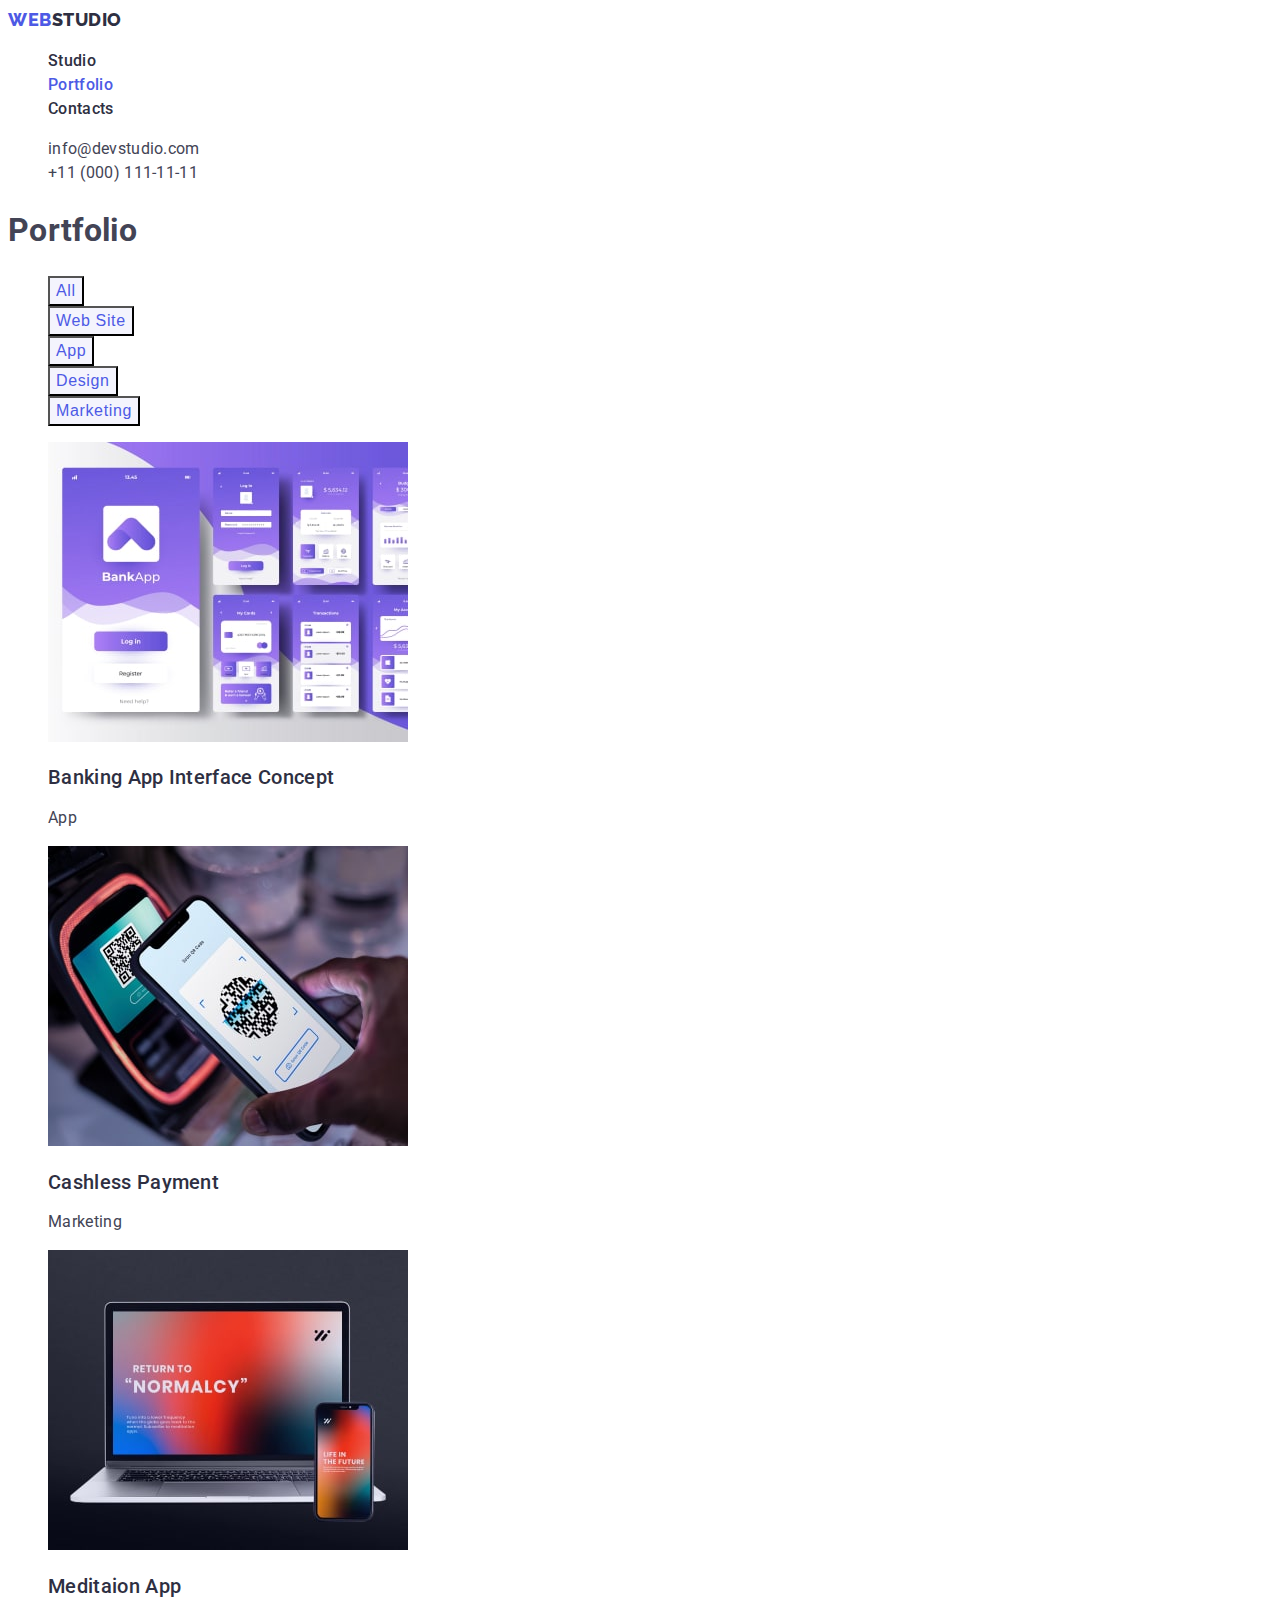
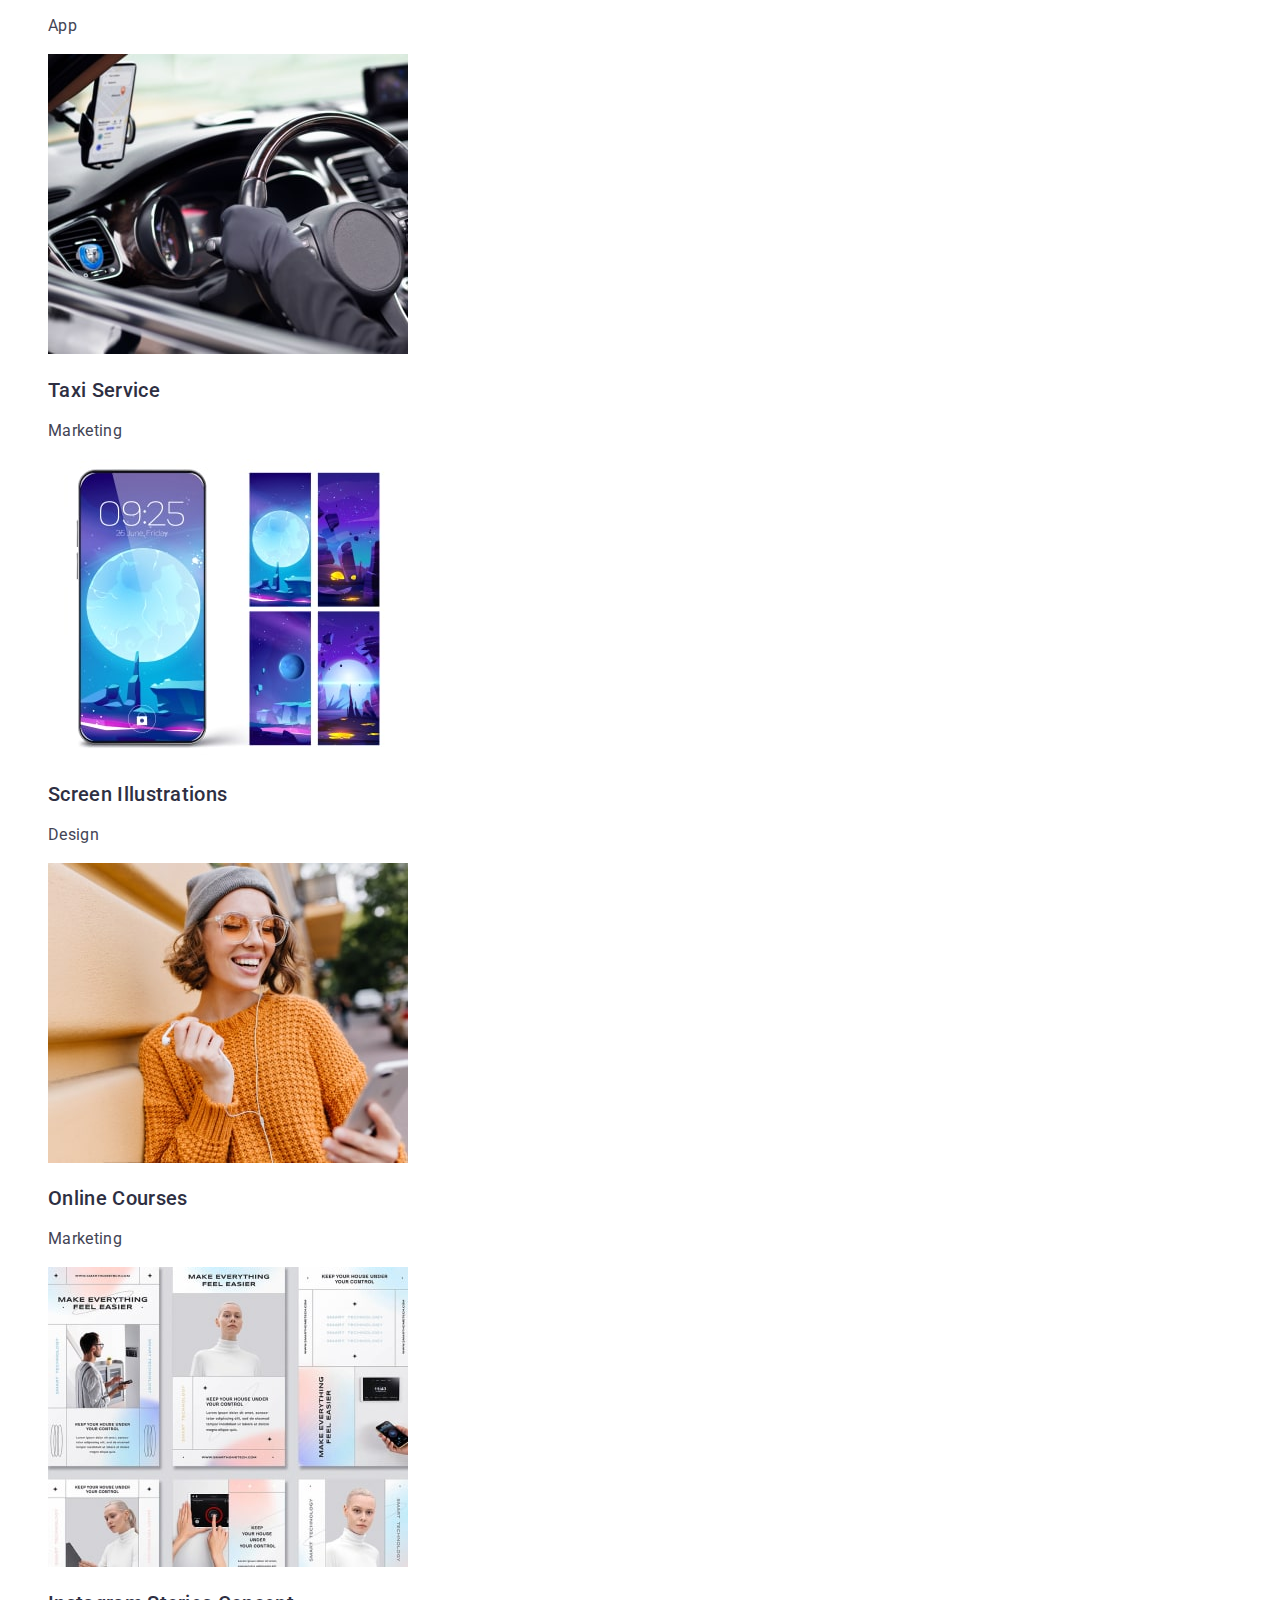
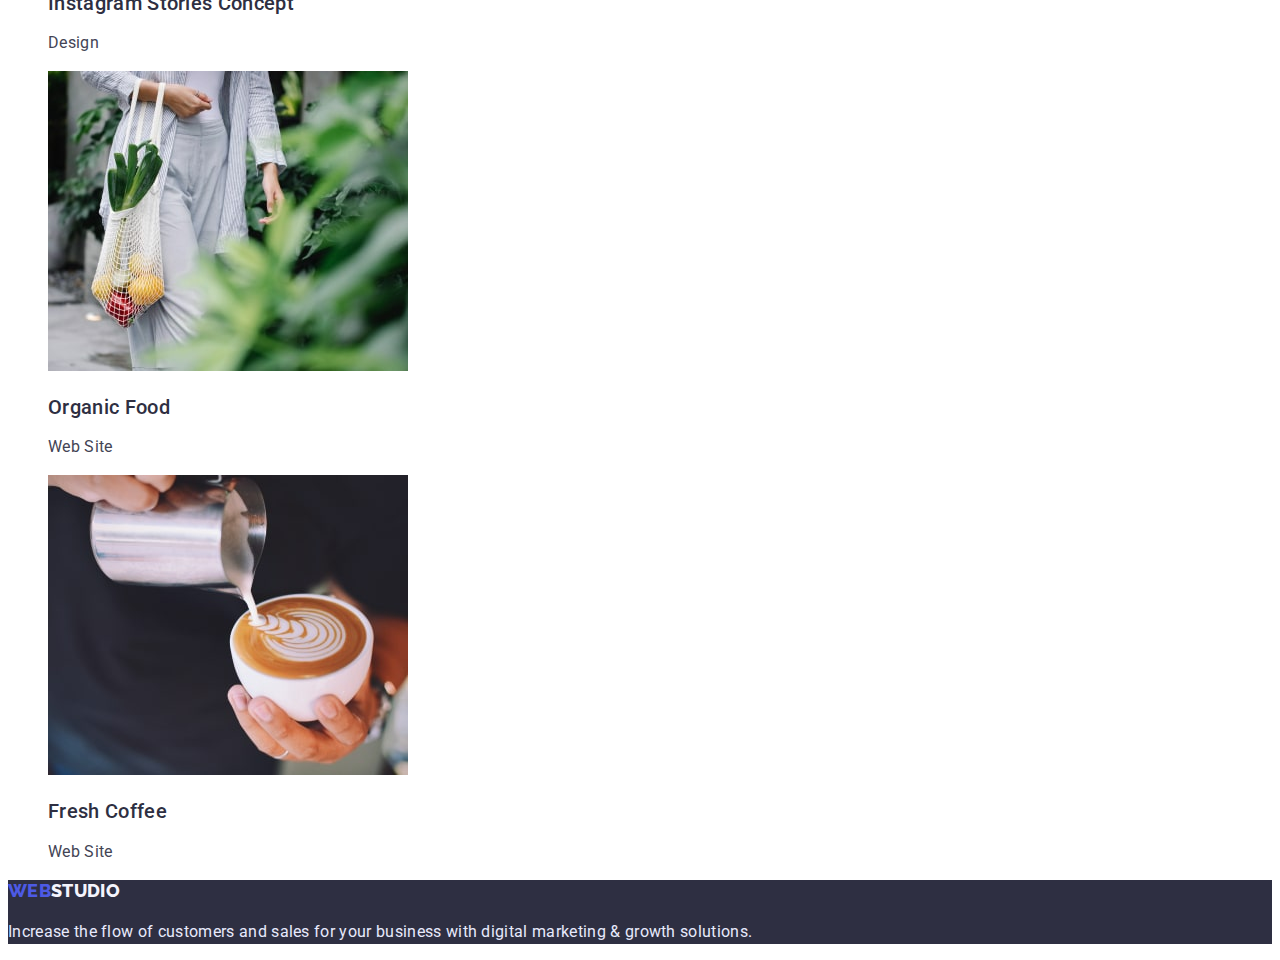
==== portfolio.html @ 63a99609 "Initial commit" ====
<!DOCTYPE html>
<html lang="en">

<head>
    <meta charset="UTF-8">
    <meta http-equiv="X-UA-Compatible" content="IE=edge">
    <meta name="viewport" content="width=device-width, initial-scale=1.0">
    <title>Portfolio</title>
    <link rel="preconnect" href="https://fonts.googleapis.com">
    <link rel="preconnect" href="https://fonts.gstatic.com" crossorigin>
    <link
        href="https://fonts.googleapis.com/css2?family=Raleway:wght@800&family=Roboto:wght@400;500;700;900&display=swap"
        rel="stylesheet">
    <link rel="stylesheet" href="./css/styles.css">
</head>

<body>
    <!-- Header -->
    <header class="header">
        <nav class="header-navigation"><a class="link header-logo" href="./index.html"><span
                    class="first-logo">Web</span><span class="second-logo">Studio</span></a>
            <ul class="list header-list">
                <li><a class="link header-link" href="./index.html">Studio</a></li>
                <li><a class="link header-link current" href="">Portfolio</a></li>
                <li><a class="link header-link" href="">Contacts</a></li>
            </ul>
        </nav>
        <address>
            <ul class="list contacts">
                <li><a class="link contacts-mail" href="mailto:info@devstudio.com">info@devstudio.com</a></li>
                <li><a class="link contacts-tel" href="tel:+110001111111">+11 (000) 111-11-11</a></li>

            </ul>
        </address>

    </header>
    <!-- /Header -->

    <main>
        <section>
            <h1>Portfolio</h1>

            <!-- Navigation filter -->
            <ul class="list filter-list">
                <li><button class="filter-btn btn-activ" type="button">All</button></li>
                <li><button class="filter-btn" type="button">Web Site</button></li>
                <li><button class="filter-btn" type="button">App</button></li>
                <li><button class="filter-btn" type="button">Design</button></li>
                <li><button class="filter-btn" type="button">Marketing</button></li>
            </ul>
            <!-- /Navigation filter -->

            <!-- Portfolio -->


            <ul class="list">
                <li>
                    <a class="link " href="">
                        <img src="./images/portfolio1.jpg" alt="Banking App Interface " width="360" height="300">
                        <h2 class="title-list">Banking App Interface Concept</h2>
                        <p class="text-list">App</p>
                    </a>
                </li>
                <li>
                    <a class="link " href="">
                        <img src="./images/portfolio2.jpg" alt="Cashless Payment" width="360" height="300">
                        <h2 class="title-list">Cashless Payment</h2>
                        <p class="text-list">Marketing</p>
                    </a>
                </li>
                <li>
                    <a class="link " href="">
                        <img src="./images/portfolio3.jpg" alt="Meditaion App" width="360" height="300">
                        <h2 class="title-list">Meditaion App</h2>
                        <p class="text-list">App</p>
                    </a>
                </li>
                <li>
                    <a class="link " href="">
                        <img src="./images/portfolio4.jpg" alt="Taxi Service" width="360" height="300">
                        <h2 class="title-list">Taxi Service</h2>
                        <p class="text-list">Marketing</p>
                    </a>
                </li>
                <li>
                    <a class="link " href="">
                        <img src="./images/portfolio5.jpg" alt="Screen Illustrations" width="360" height="300">
                        <h2 class="title-list">Screen Illustrations</h2>
                        <p class="text-list">Design</p>
                    </a>
                </li>
                <li>
                    <a class="link " href="">
                        <img src="./images/portfolio6.jpg" alt="Online Courses" width="360" height="300">
                        <h2 class="title-list">Online Courses</h2>
                        <p class="text-list">Marketing</p>
                    </a>
                </li>
                <li>
                    <a class="link " href="">
                        <img src="./images/portfolio7.jpg" alt="Instagram Stories Concept" width="360" height="300">
                        <h2 class="title-list">Instagram Stories Concept</h2>
                        <p class="text-list">Design</p>
                    </a>
                </li>
                <li>
                    <a class="link " href="">
                        <img src="./images/portfolio8.jpg" alt="Organic Food" width="360" height="300">
                        <h2 class="title-list">Organic Food</h2>
                        <p class="text-list">Web Site</p>
                    </a>
                </li>
                <li>
                    <a class="link " href="">
                        <img src="./images/portfolio9.jpg" alt="Fresh Coffee" width="360" height="300">
                        <h2 class="title-list">Fresh Coffee</h2>
                        <p class="text-list">Web Site</p>
                    </a>
                </li>
            </ul>

        </section>

    </main>

    <!-- footer -->
    <footer class="footer">
        <a class="link footer-link" href="./index.html"><span class="first-logo">Web</span>Studio</a>
        <p class="footer-text">Increase the flow of customers and sales for your business with digital marketing &
            growth solutions.</p>
    </footer>
    <!-- /footer -->

</body>

</html>
---- css/styles.css ----
:root {
    --primery-text-color: #434455;
    --title-text-color: #2E2F42;
    --accent-color: #4D5AE5;
}

body {
    font-family: 'Roboto', sans-serif;
    font-size: 16px;
    line-height: 1.5;
    letter-spacing: 0.02em;
    background-color: #ffffff;
    color: var(--primery-text-color);
}

/* Сброс */
.list {
    list-style: none;
}

.link {
    text-decoration: none;
    font-style: normal;
}

/* Header */


.header-logo {
    text-transform: uppercase;
    font-family: 'Raleway';
    font-weight: 800;
    font-size: 18px;
    line-height: 1.3;
    letter-spacing: 0.03em;
}

.header-navigation {
    color: var(--title-text-color);
    font-weight: 500;
}



.second-logo {
    color: var(--title-text-color);
}



.contacts-mail,
.contacts-tel {
    color: var(--primery-text-color);
}

.header-logo:hover,
.header-logo:focus,
.header-link:hover,
.header-link:focus,
.contacts-mail:hover,
.contacts-mail:focus,
.contacts-tel:hover,
.contacts-tel:focus {
    color: #404BBF;
}

.header-link {
    font-weight: 500;
    color: var(--title-text-color)
}

.first-logo,
.current {
    color: var(--accent-color);
}

/* HERO*/
.hero {
    background-color: #2E2F42;

}

.hero-title {
    font-weight: 700;
    font-size: 56px;
    line-height: 1.08;
    text-align: center;
    color: #ffffff;

}

.hero-btn {
    cursor: pointer;
    font-family: inherit;
    font-size: 16px;
    line-height: 1.5;
    font-weight: 500;
    align-items: center;
    letter-spacing: 0.04em;
    background-color: var(--accent-color);
    color: #ffffff;

}

.hero-btn:hover,
.hero-btn:focus,
.filter-btn:hover,
.filter-btn:focus,
{
background-color: #404BBF;
}

/* Advantages */

.section-title {
    color: var(--title-text-color);
    font-weight: 700;
    font-size: 36px;
    line-height: 1.1;
    text-align: center;
    text-transform: capitalize;
}


.visually-hidden {
    position: absolute;
    width: 1px;
    height: 1px;
    margin: -1px;
    border: 0;
    padding: 0;
    white-space: nowrap;
    clip-path: inset(100%);
    clip: rect(0 0 0 0);
    overflow: hidden;
}

.title-list {
    font-weight: 500;
    font-size: 20px;
    line-height: 1.2;
    color: var(--title-text-color);
}

.text-list {
    color: var(--primery-text-color);
}

/*  Our Team*/
.team {
    background-color: #F4F4FD;
}

.bgr-color {
    background-color: #ffffff;
}

/* footer */
.footer {
    background-color: #2E2F42;
}

.footer-link {
    font-family: 'Raleway';
    font-weight: 800;
    font-size: 18px;
    line-height: 1.16;
    color: #F4F4FD;
    text-transform: uppercase;
}

.footer-text {
    color: #E7E9FC;
}

/* Navigation filter */


.filter-btn {
    cursor: pointer;
    font-weight: 500;
    font-size: 16px;
    line-height: 1.5;
    display: flex;
    align-items: center;
    text-align: center;
    letter-spacing: 0.04em;
    color: #4D5AE5;
    background: #F4F4FD;

}

.filter-btn:hover,
.filter-btn:focus {
    color: #ffffff;
    background-color: #404BBF;
}
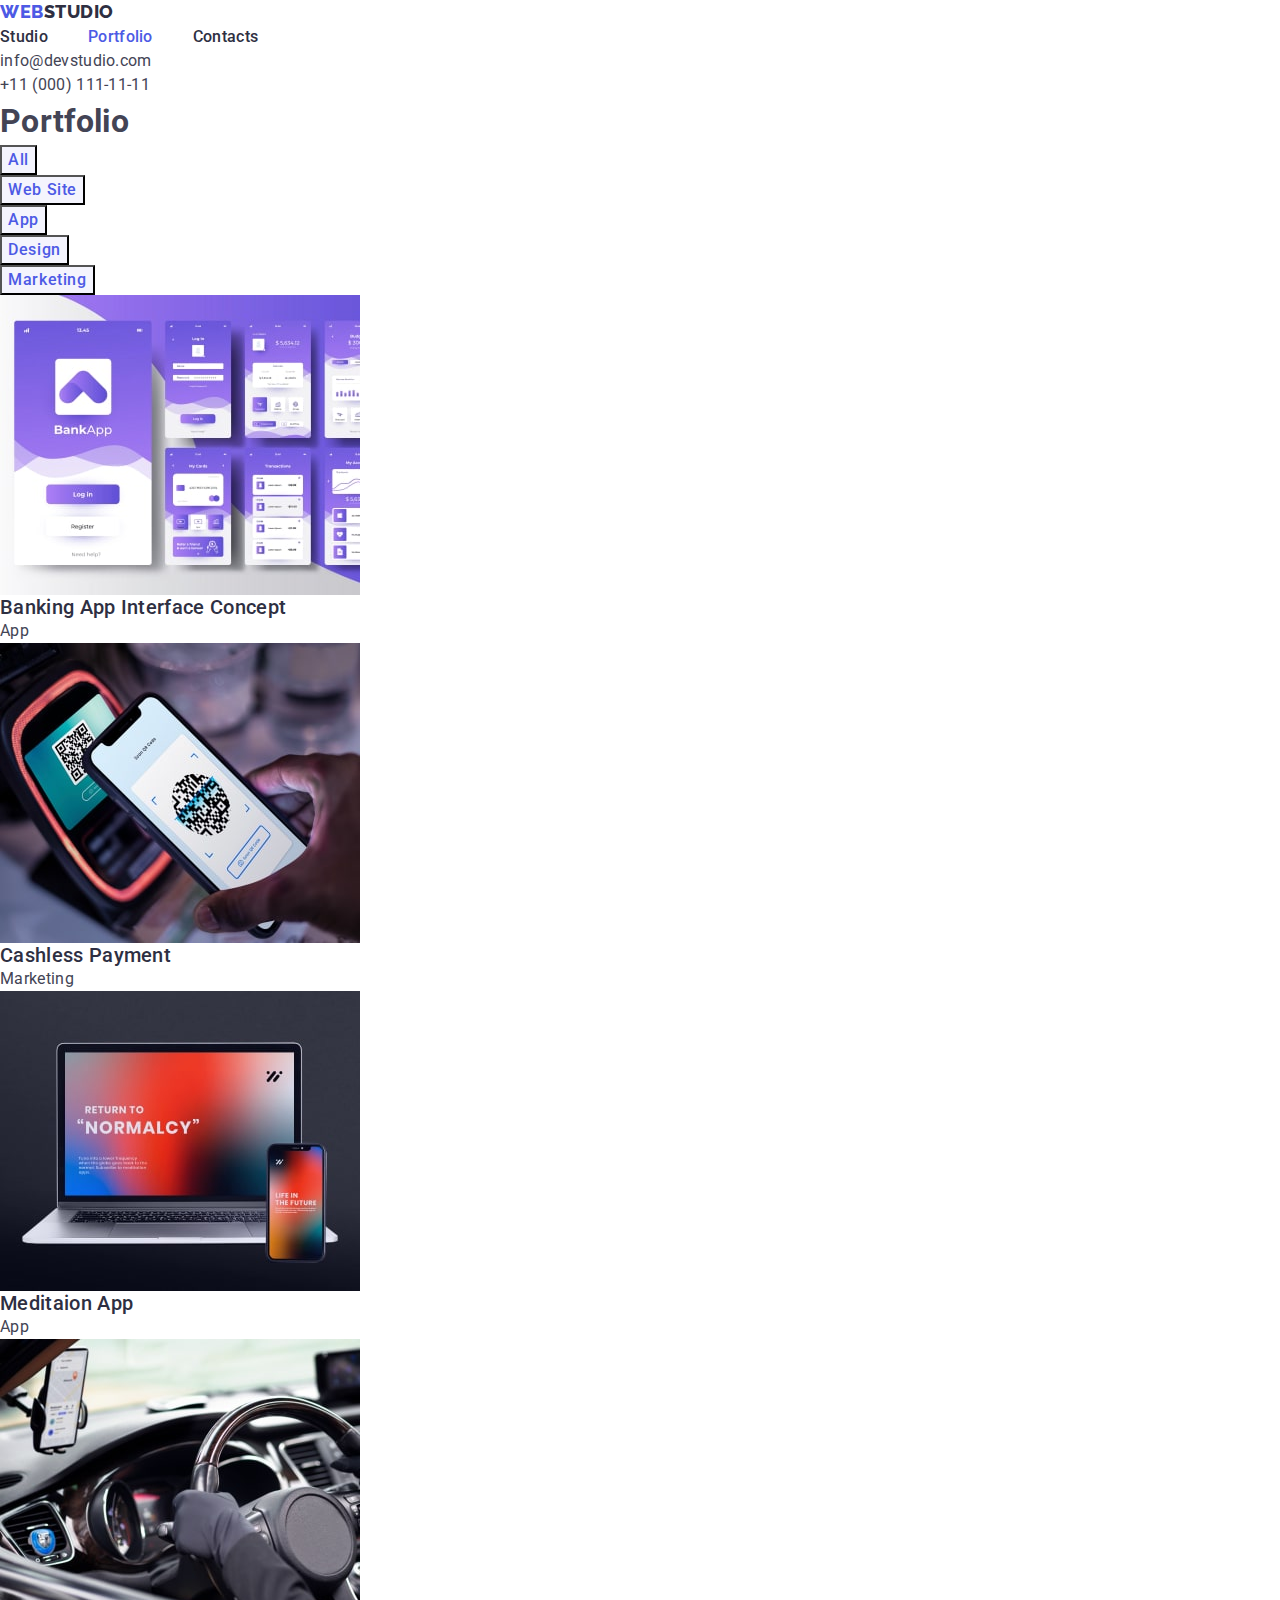
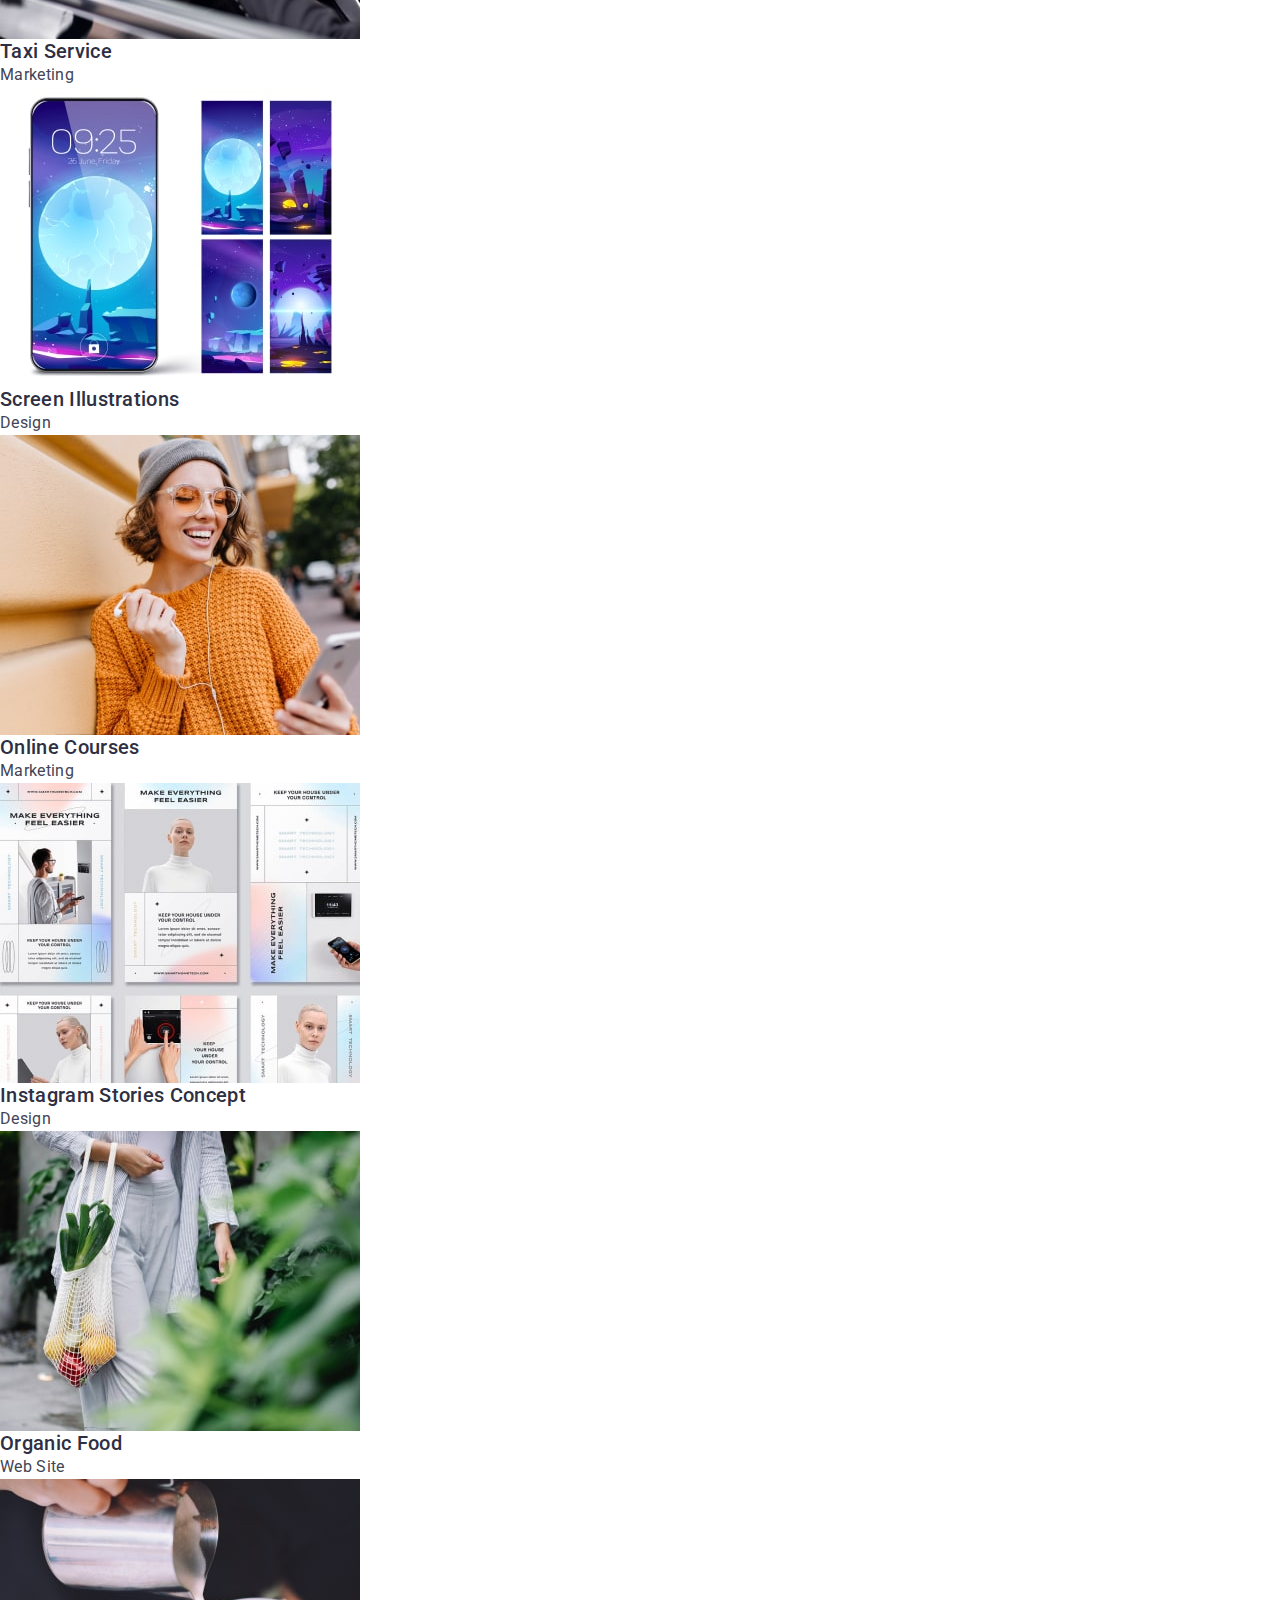
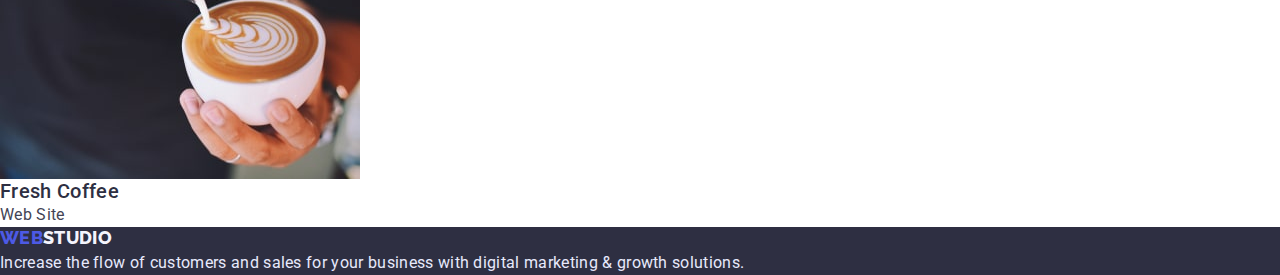
==== commit 536a2cd0: "third hw" ====
--- a/portfolio.html
+++ b/portfolio.html
@@ -11,6 +11,8 @@
     <link
         href="https://fonts.googleapis.com/css2?family=Raleway:wght@800&family=Roboto:wght@400;500;700;900&display=swap"
         rel="stylesheet">
+        <link rel="stylesheet"
+        href="https://cdnjs.cloudflare.com/ajax/libs/modern-normalize/1.1.0/modern-normalize.min.css">
     <link rel="stylesheet" href="./css/styles.css">
 </head>
 
--- a/css/styles.css
+++ b/css/styles.css
@@ -14,6 +14,24 @@
 }
 
 /* Сброс */
+
+h1,
+h2,
+h3,
+h4,
+p,
+ul
+ {
+    margin-top: 0;
+    margin-bottom: 0;
+}
+ul {
+padding-left: 0;
+}
+img {
+    display: block;
+}
+
 .list {
     list-style: none;
 }
@@ -64,10 +82,19 @@
     color: #404BBF;
 }
 
+.header-list {
+    display: flex;
+    gap: 40px;
+
+}
+
 .header-link {
     font-weight: 500;
-    color: var(--title-text-color)
-}
+    color: var(--title-text-color);
+    
+}
+
+
 
 .first-logo,
 .current {
@@ -105,9 +132,8 @@
 .hero-btn:hover,
 .hero-btn:focus,
 .filter-btn:hover,
-.filter-btn:focus,
-{
-background-color: #404BBF;
+.filter-btn:focus {
+    background-color: #404BBF;
 }
 
 /* Advantages */
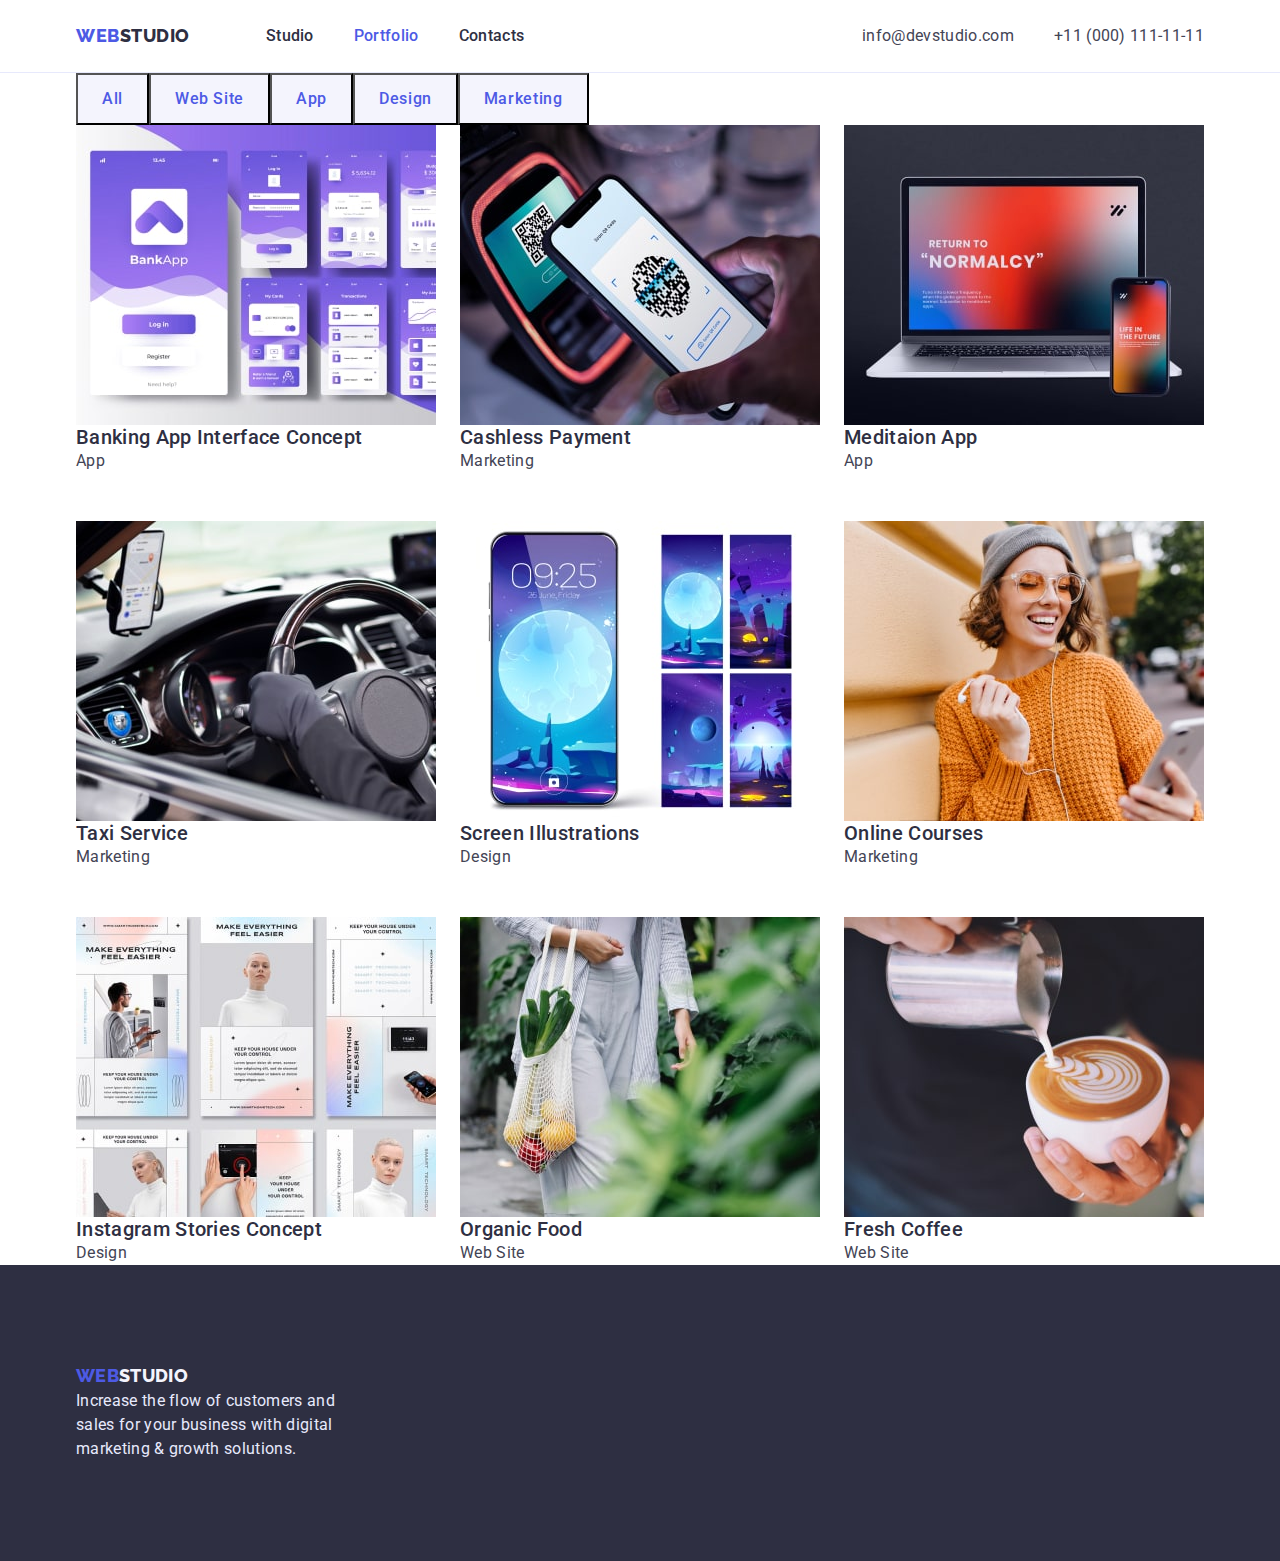
==== commit c1ae294a: "unfinished third hw" ====
--- a/portfolio.html
+++ b/portfolio.html
@@ -19,6 +19,7 @@
 <body>
     <!-- Header -->
     <header class="header">
+        <div class="conteiner page-headrer-conteiner">
         <nav class="header-navigation"><a class="link header-logo" href="./index.html"><span
                     class="first-logo">Web</span><span class="second-logo">Studio</span></a>
             <ul class="list header-list">
@@ -28,19 +29,20 @@
             </ul>
         </nav>
         <address>
-            <ul class="list contacts">
+            <ul class="list contacts page-address-conteiner">
                 <li><a class="link contacts-mail" href="mailto:info@devstudio.com">info@devstudio.com</a></li>
                 <li><a class="link contacts-tel" href="tel:+110001111111">+11 (000) 111-11-11</a></li>
 
             </ul>
         </address>
-
+    </div>
     </header>
     <!-- /Header -->
 
     <main>
         <section>
-            <h1>Portfolio</h1>
+            <div class="conteiner">
+            <h1 class="visually-hidden">Portfolio</h1>
 
             <!-- Navigation filter -->
             <ul class="list filter-list">
@@ -50,12 +52,13 @@
                 <li><button class="filter-btn" type="button">Design</button></li>
                 <li><button class="filter-btn" type="button">Marketing</button></li>
             </ul>
+           
             <!-- /Navigation filter -->
 
             <!-- Portfolio -->
 
-
-            <ul class="list">
+            
+            <ul class="list cards-wrapper">
                 <li>
                     <a class="link " href="">
                         <img src="./images/portfolio1.jpg" alt="Banking App Interface " width="360" height="300">
@@ -120,16 +123,18 @@
                     </a>
                 </li>
             </ul>
-
+        </div>
         </section>
 
     </main>
 
     <!-- footer -->
     <footer class="footer">
+        <div class="conteiner">
         <a class="link footer-link" href="./index.html"><span class="first-logo">Web</span>Studio</a>
         <p class="footer-text">Increase the flow of customers and sales for your business with digital marketing &
             growth solutions.</p>
+        </div>
     </footer>
     <!-- /footer -->
 
--- a/css/styles.css
+++ b/css/styles.css
@@ -13,23 +13,37 @@
     color: var(--primery-text-color);
 }
 
-/* Сброс */
+.conteiner {
+    max-width: 1158px;
+    padding: 0 15px;
+    margin: 0 auto;
+}
+
+.section {
+    padding-top: 120px;
+    padding-bottom: 120px;
+}
+
+/* -----------------Сброс--------------- */
 
 h1,
 h2,
 h3,
 h4,
 p,
-ul
- {
+ul {
     margin-top: 0;
     margin-bottom: 0;
 }
+
 ul {
-padding-left: 0;
-}
+    padding-left: 0;
+}
+
 img {
     display: block;
+    max-width: 100%;
+    height: auto;
 }
 
 .list {
@@ -41,7 +55,24 @@
     font-style: normal;
 }
 
-/* Header */
+.img {
+    display: block;
+    max-width: 100%;
+    height: auto;
+}
+
+/* ------------------Header------------------ */
+.header {
+    padding-top: 24px;
+    padding-bottom: 24px;
+    border-bottom: 1px solid #E7E9FC;
+}
+
+.page-headrer-conteiner {
+    display: flex;
+    align-items: center;
+    justify-content: space-between;
+}
 
 
 .header-logo {
@@ -51,11 +82,15 @@
     font-size: 18px;
     line-height: 1.3;
     letter-spacing: 0.03em;
+    /* margin: 24px 76px 24px auto; */
+    margin-right: 76px;
 }
 
 .header-navigation {
     color: var(--title-text-color);
     font-weight: 500;
+
+    display: flex;
 }
 
 
@@ -64,6 +99,12 @@
     color: var(--title-text-color);
 }
 
+.page-address-conteiner {
+    display: flex;
+    align-items: center;
+    gap: 40px;
+
+}
 
 
 .contacts-mail,
@@ -85,13 +126,14 @@
 .header-list {
     display: flex;
     gap: 40px;
+    align-items: center;
 
 }
 
 .header-link {
     font-weight: 500;
     color: var(--title-text-color);
-    
+
 }
 
 
@@ -101,9 +143,12 @@
     color: var(--accent-color);
 }
 
-/* HERO*/
+/* -----------------Hero--------------- */
 .hero {
     background-color: #2E2F42;
+
+
+
 
 }
 
@@ -114,6 +159,10 @@
     text-align: center;
     color: #ffffff;
 
+
+
+    margin-bottom: 48px;
+
 }
 
 .hero-btn {
@@ -126,7 +175,14 @@
     letter-spacing: 0.04em;
     background-color: var(--accent-color);
     color: #ffffff;
-
+    box-shadow: 0px 4px 4px rgba(0, 0, 0, 0.15);
+    border-radius: 4px;
+
+    display: flex;
+    flex-direction: row;
+    align-items: flex-start;
+    padding: 16px 32px;
+    gap: 10px;
 }
 
 .hero-btn:hover,
@@ -136,7 +192,8 @@
     background-color: #404BBF;
 }
 
-/* Advantages */
+/* --------------------Advantages ---------------------*/
+
 
 .section-title {
     color: var(--title-text-color);
@@ -145,6 +202,10 @@
     line-height: 1.1;
     text-align: center;
     text-transform: capitalize;
+}
+
+.section-list {
+    display: flex;
 }
 
 
@@ -172,7 +233,7 @@
     color: var(--primery-text-color);
 }
 
-/*  Our Team*/
+/*-----------------Our Team-------------------*/
 .team {
     background-color: #F4F4FD;
 }
@@ -184,6 +245,10 @@
 /* footer */
 .footer {
     background-color: #2E2F42;
+    align-items: center;
+    padding-top: 100px;
+    padding-bottom: 100px;
+    align-content: flex-start;
 }
 
 .footer-link {
@@ -193,13 +258,20 @@
     line-height: 1.16;
     color: #F4F4FD;
     text-transform: uppercase;
+    margin-bottom: 16px;
+
 }
 
 .footer-text {
     color: #E7E9FC;
-}
-
-/* Navigation filter */
+    width: 264px;
+}
+
+/* ----------------Navigation filter----------------- */
+
+.filter-list {
+    display: flex;
+}
 
 
 .filter-btn {
@@ -213,6 +285,7 @@
     letter-spacing: 0.04em;
     color: #4D5AE5;
     background: #F4F4FD;
+    padding: 12px 24px;
 
 }
 
@@ -220,4 +293,11 @@
 .filter-btn:focus {
     color: #ffffff;
     background-color: #404BBF;
+}
+
+.cards-wrapper {
+    display: flex;
+    flex-wrap: wrap;
+    gap: 48px;
+    column-gap: 24px;
 }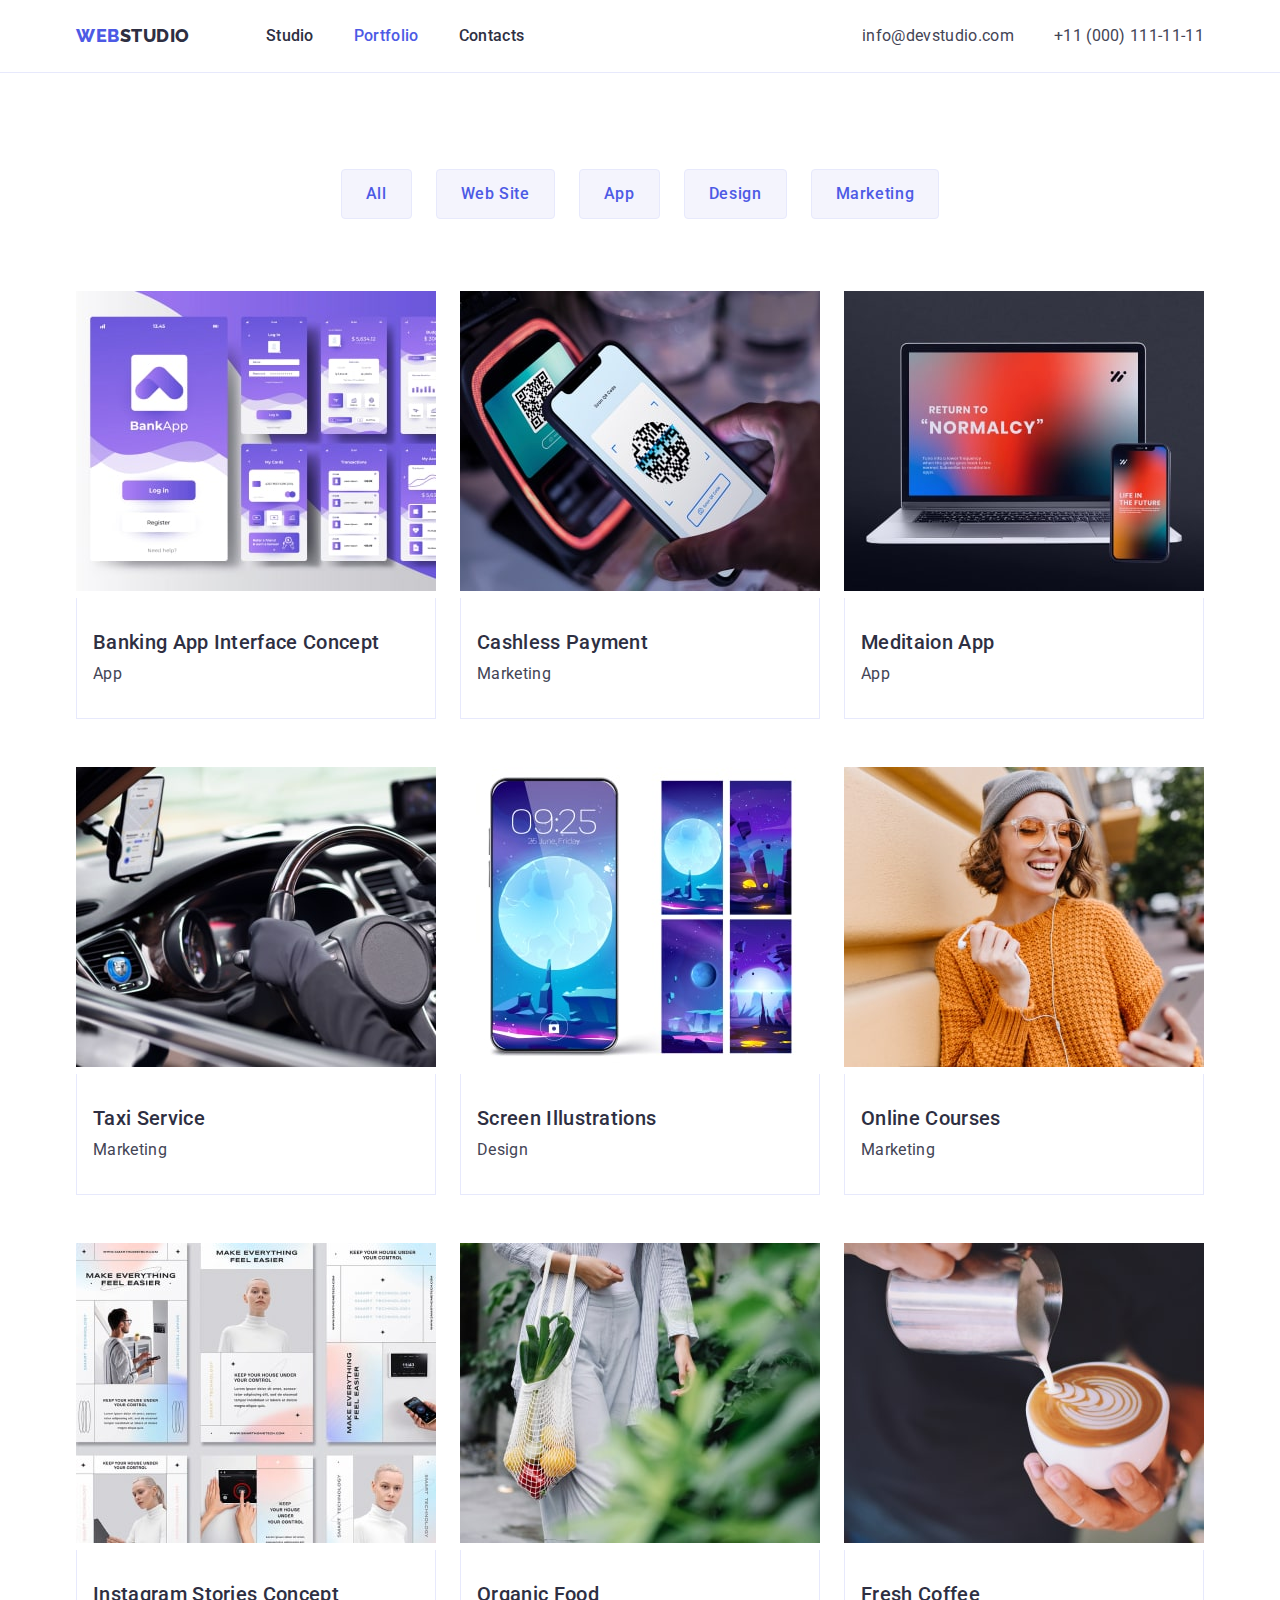
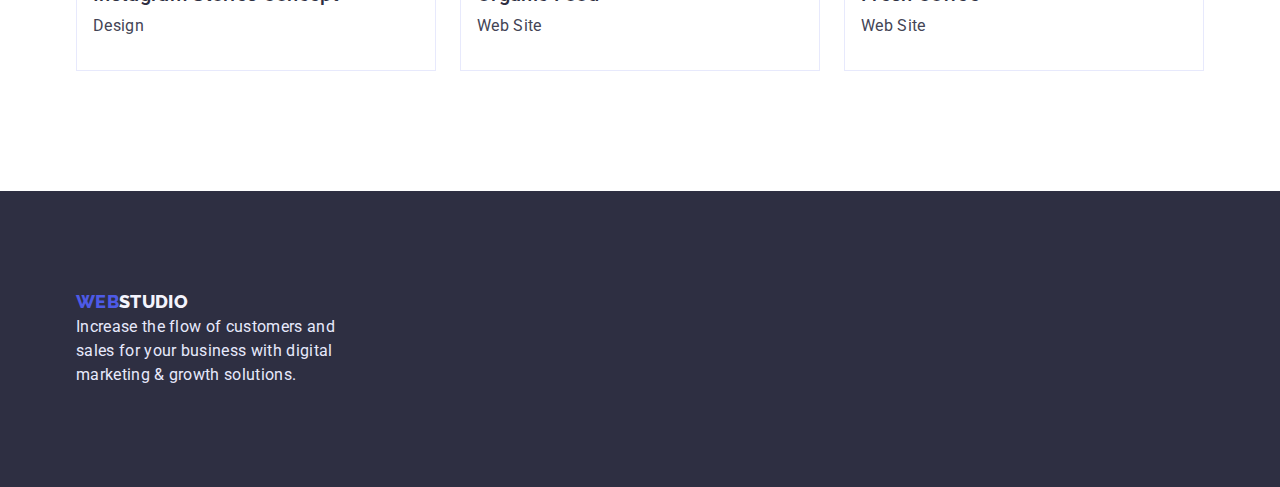
==== commit f588e96d: "surrender HW first try" ====
--- a/portfolio.html
+++ b/portfolio.html
@@ -11,7 +11,7 @@
     <link
         href="https://fonts.googleapis.com/css2?family=Raleway:wght@800&family=Roboto:wght@400;500;700;900&display=swap"
         rel="stylesheet">
-        <link rel="stylesheet"
+    <link rel="stylesheet"
         href="https://cdnjs.cloudflare.com/ajax/libs/modern-normalize/1.1.0/modern-normalize.min.css">
     <link rel="stylesheet" href="./css/styles.css">
 </head>
@@ -20,110 +20,128 @@
     <!-- Header -->
     <header class="header">
         <div class="conteiner page-headrer-conteiner">
-        <nav class="header-navigation"><a class="link header-logo" href="./index.html"><span
-                    class="first-logo">Web</span><span class="second-logo">Studio</span></a>
-            <ul class="list header-list">
-                <li><a class="link header-link" href="./index.html">Studio</a></li>
-                <li><a class="link header-link current" href="">Portfolio</a></li>
-                <li><a class="link header-link" href="">Contacts</a></li>
-            </ul>
-        </nav>
-        <address>
-            <ul class="list contacts page-address-conteiner">
-                <li><a class="link contacts-mail" href="mailto:info@devstudio.com">info@devstudio.com</a></li>
-                <li><a class="link contacts-tel" href="tel:+110001111111">+11 (000) 111-11-11</a></li>
+            <nav class="header-navigation"><a class="link header-logo" href="./index.html"><span
+                        class="first-logo">Web</span><span class="second-logo">Studio</span></a>
+                <ul class="list header-list">
+                    <li><a class="link header-link" href="./index.html">Studio</a></li>
+                    <li><a class="link header-link current" href="">Portfolio</a></li>
+                    <li><a class="link header-link" href="">Contacts</a></li>
+                </ul>
+            </nav>
+            <address>
+                <ul class="list contacts page-address-conteiner">
+                    <li><a class="link contacts-mail" href="mailto:info@devstudio.com">info@devstudio.com</a></li>
+                    <li><a class="link contacts-tel" href="tel:+110001111111">+11 (000) 111-11-11</a></li>
 
-            </ul>
-        </address>
-    </div>
+                </ul>
+            </address>
+        </div>
     </header>
     <!-- /Header -->
 
     <main>
         <section>
             <div class="conteiner">
-            <h1 class="visually-hidden">Portfolio</h1>
+                <h1 class="visually-hidden">Portfolio</h1>
 
-            <!-- Navigation filter -->
-            <ul class="list filter-list">
-                <li><button class="filter-btn btn-activ" type="button">All</button></li>
-                <li><button class="filter-btn" type="button">Web Site</button></li>
-                <li><button class="filter-btn" type="button">App</button></li>
-                <li><button class="filter-btn" type="button">Design</button></li>
-                <li><button class="filter-btn" type="button">Marketing</button></li>
-            </ul>
-           
-            <!-- /Navigation filter -->
+                <!-- Navigation filter -->
+                <ul class="list filter-list">
+                    <li><button class="filter-btn btn-activ" type="button">All</button></li>
+                    <li><button class="filter-btn" type="button">Web Site</button></li>
+                    <li><button class="filter-btn" type="button">App</button></li>
+                    <li><button class="filter-btn" type="button">Design</button></li>
+                    <li><button class="filter-btn" type="button">Marketing</button></li>
+                </ul>
 
-            <!-- Portfolio -->
+                <!-- /Navigation filter -->
 
-            
-            <ul class="list cards-wrapper">
-                <li>
-                    <a class="link " href="">
-                        <img src="./images/portfolio1.jpg" alt="Banking App Interface " width="360" height="300">
-                        <h2 class="title-list">Banking App Interface Concept</h2>
-                        <p class="text-list">App</p>
-                    </a>
-                </li>
-                <li>
-                    <a class="link " href="">
-                        <img src="./images/portfolio2.jpg" alt="Cashless Payment" width="360" height="300">
-                        <h2 class="title-list">Cashless Payment</h2>
-                        <p class="text-list">Marketing</p>
-                    </a>
-                </li>
-                <li>
-                    <a class="link " href="">
-                        <img src="./images/portfolio3.jpg" alt="Meditaion App" width="360" height="300">
-                        <h2 class="title-list">Meditaion App</h2>
-                        <p class="text-list">App</p>
-                    </a>
-                </li>
-                <li>
-                    <a class="link " href="">
-                        <img src="./images/portfolio4.jpg" alt="Taxi Service" width="360" height="300">
-                        <h2 class="title-list">Taxi Service</h2>
-                        <p class="text-list">Marketing</p>
-                    </a>
-                </li>
-                <li>
-                    <a class="link " href="">
-                        <img src="./images/portfolio5.jpg" alt="Screen Illustrations" width="360" height="300">
-                        <h2 class="title-list">Screen Illustrations</h2>
-                        <p class="text-list">Design</p>
-                    </a>
-                </li>
-                <li>
-                    <a class="link " href="">
-                        <img src="./images/portfolio6.jpg" alt="Online Courses" width="360" height="300">
-                        <h2 class="title-list">Online Courses</h2>
-                        <p class="text-list">Marketing</p>
-                    </a>
-                </li>
-                <li>
-                    <a class="link " href="">
-                        <img src="./images/portfolio7.jpg" alt="Instagram Stories Concept" width="360" height="300">
-                        <h2 class="title-list">Instagram Stories Concept</h2>
-                        <p class="text-list">Design</p>
-                    </a>
-                </li>
-                <li>
-                    <a class="link " href="">
-                        <img src="./images/portfolio8.jpg" alt="Organic Food" width="360" height="300">
-                        <h2 class="title-list">Organic Food</h2>
-                        <p class="text-list">Web Site</p>
-                    </a>
-                </li>
-                <li>
-                    <a class="link " href="">
-                        <img src="./images/portfolio9.jpg" alt="Fresh Coffee" width="360" height="300">
-                        <h2 class="title-list">Fresh Coffee</h2>
-                        <p class="text-list">Web Site</p>
-                    </a>
-                </li>
-            </ul>
-        </div>
+                <!-- Portfolio -->
+
+
+                <ul class="list cards-wrapper">
+                    <li>
+                        <a class="link " href="">
+                            <img src="./images/portfolio1.jpg" alt="Banking App Interface " width="360" height="300">
+                            <div class="border">
+                                <h2 class="title-list">Banking App Interface Concept</h2>
+                                <p class="text-list">App</p>
+                            </div>
+                        </a>
+                    </li>
+                    <li>
+                        <a class="link " href="">
+                            <img src="./images/portfolio2.jpg" alt="Cashless Payment" width="360" height="300">
+                            <div class="border">
+                                <h2 class="title-list">Cashless Payment</h2>
+                                <p class="text-list">Marketing</p>
+                            </div>
+                        </a>
+                    </li>
+                    <li>
+                        <a class="link " href="">
+                            <img src="./images/portfolio3.jpg" alt="Meditaion App" width="360" height="300">
+                            <div class="border">
+                                <h2 class="title-list">Meditaion App</h2>
+                                <p class="text-list">App</p>
+                            </div>
+                        </a>
+                    </li>
+                    <li>
+                        <a class="link " href="">
+                            <img src="./images/portfolio4.jpg" alt="Taxi Service" width="360" height="300">
+                            <div class="border">
+                                <h2 class="title-list">Taxi Service</h2>
+                                <p class="text-list">Marketing</p>
+                            </div>
+                        </a>
+                    </li>
+                    <li>
+                        <a class="link " href="">
+                            <img src="./images/portfolio5.jpg" alt="Screen Illustrations" width="360" height="300">
+                            <div class="border">
+                                <h2 class="title-list">Screen Illustrations</h2>
+                                <p class="text-list">Design</p>
+                            </div>
+                        </a>
+                    </li>
+                    <li>
+                        <a class="link " href="">
+                            <img src="./images/portfolio6.jpg" alt="Online Courses" width="360" height="300">
+                            <div class="border">
+                                <h2 class="title-list">Online Courses</h2>
+                                <p class="text-list">Marketing</p>
+                            </div>
+                        </a>
+                    </li>
+                    <li>
+                        <a class="link " href="">
+                            <img src="./images/portfolio7.jpg" alt="Instagram Stories Concept" width="360" height="300">
+                            <div class="border">
+                                <h2 class="title-list">Instagram Stories Concept</h2>
+                                <p class="text-list">Design</p>
+                            </div>
+                        </a>
+                    </li>
+                    <li>
+                        <a class="link " href="">
+                            <img src="./images/portfolio8.jpg" alt="Organic Food" width="360" height="300">
+                            <div class="border">
+                                <h2 class="title-list">Organic Food</h2>
+                                <p class="text-list">Web Site</p>
+                            </div>
+                        </a>
+                    </li>
+                    <li>
+                        <a class="link " href="">
+                            <img src="./images/portfolio9.jpg" alt="Fresh Coffee" width="360" height="300">
+                            <div class="border">
+                                <h2 class="title-list">Fresh Coffee</h2>
+                                <p class="text-list">Web Site</p>
+                            </div>
+                        </a>
+                    </li>
+                </ul>
+            </div>
         </section>
 
     </main>
@@ -131,9 +149,9 @@
     <!-- footer -->
     <footer class="footer">
         <div class="conteiner">
-        <a class="link footer-link" href="./index.html"><span class="first-logo">Web</span>Studio</a>
-        <p class="footer-text">Increase the flow of customers and sales for your business with digital marketing &
-            growth solutions.</p>
+            <a class="link footer-link" href="./index.html"><span class="first-logo">Web</span>Studio</a>
+            <p class="footer-text">Increase the flow of customers and sales for your business with digital marketing &
+                growth solutions.</p>
         </div>
     </footer>
     <!-- /footer -->
--- a/css/styles.css
+++ b/css/styles.css
@@ -22,7 +22,9 @@
 .section {
     padding-top: 120px;
     padding-bottom: 120px;
-}
+
+}
+
 
 /* -----------------Сброс--------------- */
 
@@ -40,28 +42,24 @@
     padding-left: 0;
 }
 
-img {
-    display: block;
-    max-width: 100%;
-    height: auto;
-}
-
-.list {
-    list-style: none;
-}
-
-.link {
-    text-decoration: none;
-    font-style: normal;
-}
-
 .img {
     display: block;
     max-width: 100%;
     height: auto;
 }
 
-/* ------------------Header------------------ */
+.list {
+    list-style: none;
+}
+
+.link {
+    text-decoration: none;
+    font-style: normal;
+}
+
+
+
+/*------------------Header------------------ */
 .header {
     padding-top: 24px;
     padding-bottom: 24px;
@@ -145,24 +143,29 @@
 
 /* -----------------Hero--------------- */
 .hero {
+    Height: 600px;
     background-color: #2E2F42;
-
+    text-align: center;
 
 
 
 }
 
 .hero-title {
+    display: flex;
     font-weight: 700;
     font-size: 56px;
     line-height: 1.08;
     text-align: center;
     color: #ffffff;
 
-
-
+    margin-left: auto;
+    margin-right: auto;
+
+
+    width: 496px;
     margin-bottom: 48px;
-
+    padding: 188px auto 292px auto;
 }
 
 .hero-btn {
@@ -171,18 +174,20 @@
     font-size: 16px;
     line-height: 1.5;
     font-weight: 500;
-    align-items: center;
     letter-spacing: 0.04em;
     background-color: var(--accent-color);
     color: #ffffff;
-    box-shadow: 0px 4px 4px rgba(0, 0, 0, 0.15);
+
     border-radius: 4px;
-
-    display: flex;
-    flex-direction: row;
-    align-items: flex-start;
+    border: 0;
+
+
+
+    display: block;
+    margin: 0 auto;
+
     padding: 16px 32px;
-    gap: 10px;
+
 }
 
 .hero-btn:hover,
@@ -202,10 +207,16 @@
     line-height: 1.1;
     text-align: center;
     text-transform: capitalize;
+    margin-bottom: 72px;
+}
+
+.advantages-bottom {
+    padding-bottom: 0;
 }
 
 .section-list {
     display: flex;
+    gap: 24px;
 }
 
 
@@ -233,13 +244,32 @@
     color: var(--primery-text-color);
 }
 
+
+
+
 /*-----------------Our Team-------------------*/
 .team {
     background-color: #F4F4FD;
+
+
 }
 
 .bgr-color {
     background-color: #ffffff;
+    background: #FFFFFF;
+    box-shadow: 0px 1px 6px rgba(46, 47, 66, 0.08), 0px 1px 1px rgba(46, 47, 66, 0.16), 0px 2px 1px rgba(46, 47, 66, 0.08);
+    border-radius: 0px 0px 4px 4px;
+
+}
+
+.team-conteiner {
+    text-align: center;
+    margin: 32px 16px;
+
+}
+
+.title-list {
+    margin-bottom: 8px;
 }
 
 /* footer */
@@ -271,6 +301,11 @@
 
 .filter-list {
     display: flex;
+    margin-bottom: 72px;
+    justify-content: center;
+    gap: 24px;
+    padding-top: 96px;
+
 }
 
 
@@ -287,6 +322,11 @@
     background: #F4F4FD;
     padding: 12px 24px;
 
+
+
+    border: 1px solid #E7E9FC;
+    border-radius: 4px;
+
 }
 
 .filter-btn:hover,
@@ -300,4 +340,21 @@
     flex-wrap: wrap;
     gap: 48px;
     column-gap: 24px;
+    padding-bottom: 120px;
+
+}
+
+.wrapper-border {}
+
+
+.border {
+    background: #FFFFFF;
+    border: 1px solid #E7E9FC;
+    border-top: 0;
+    padding-top: 32px;
+    padding-bottom: 32px;
+    padding-left: 16px;
+
+
+
 }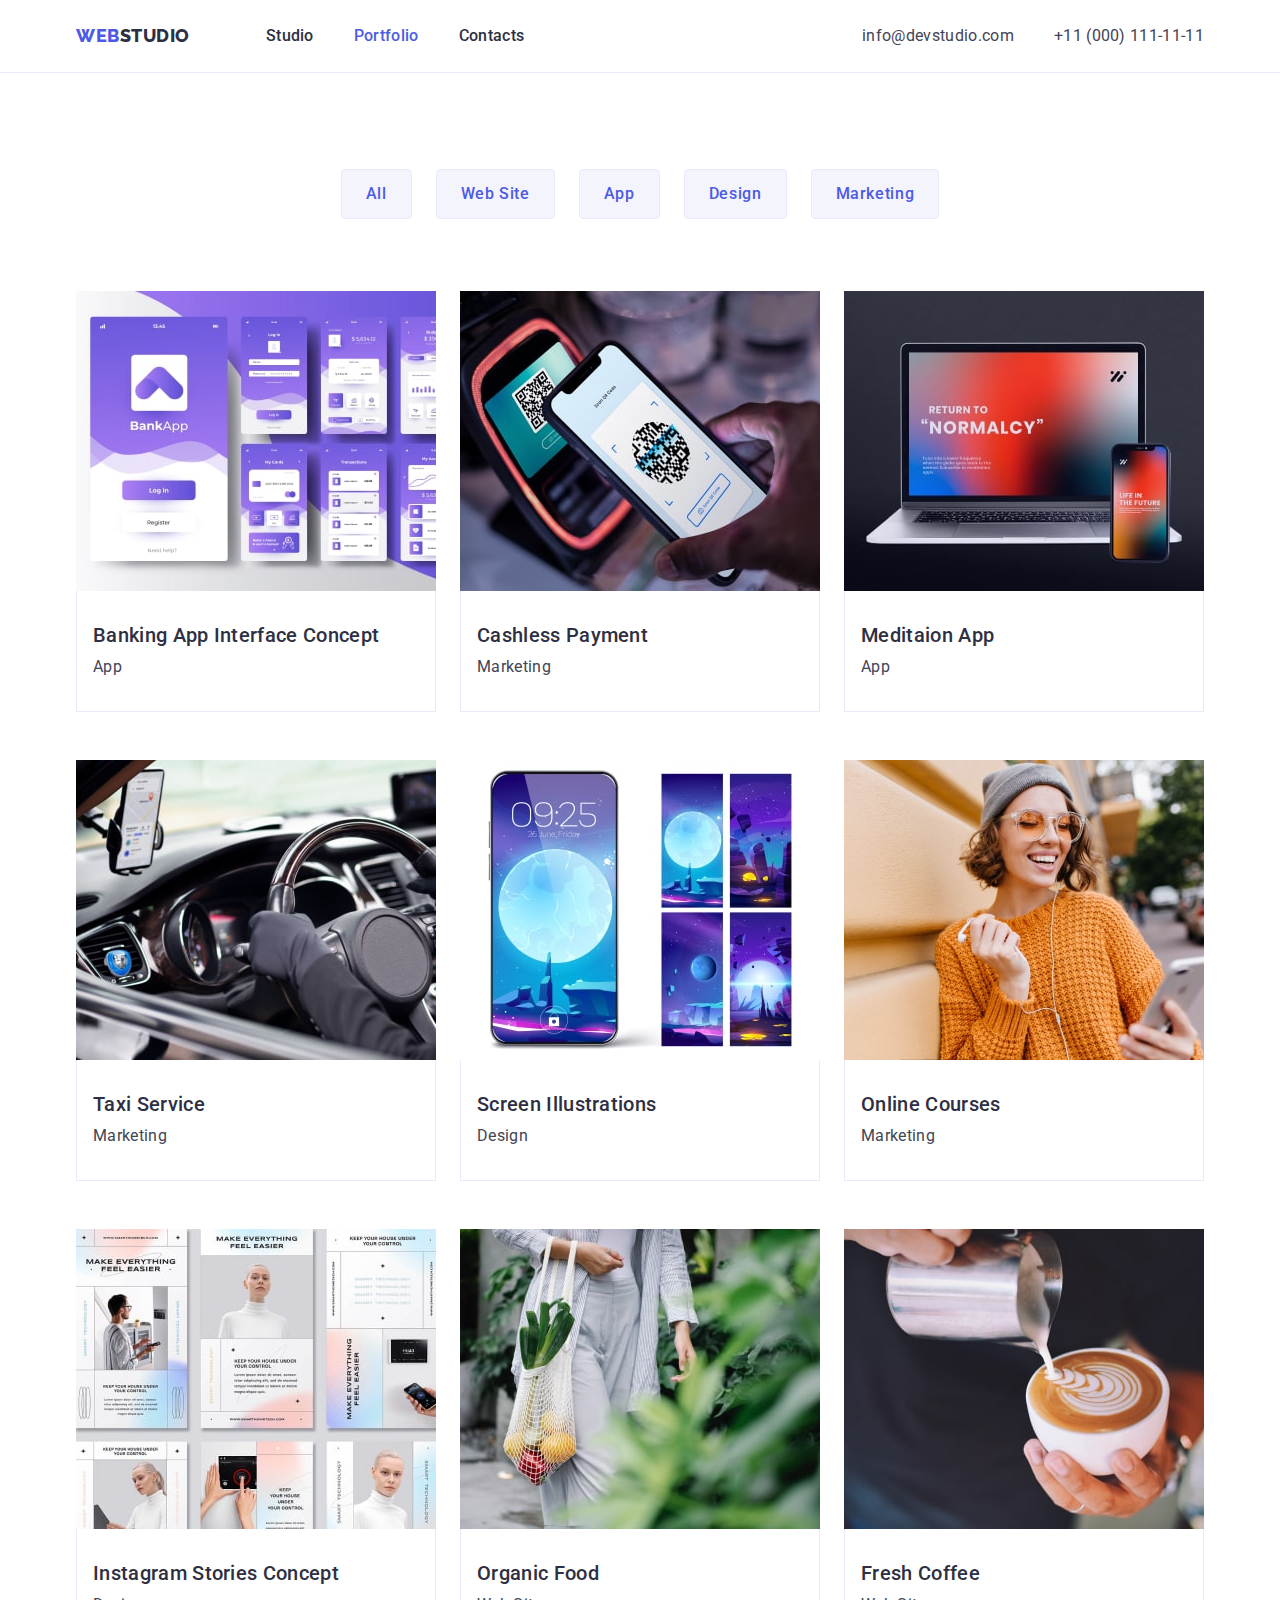
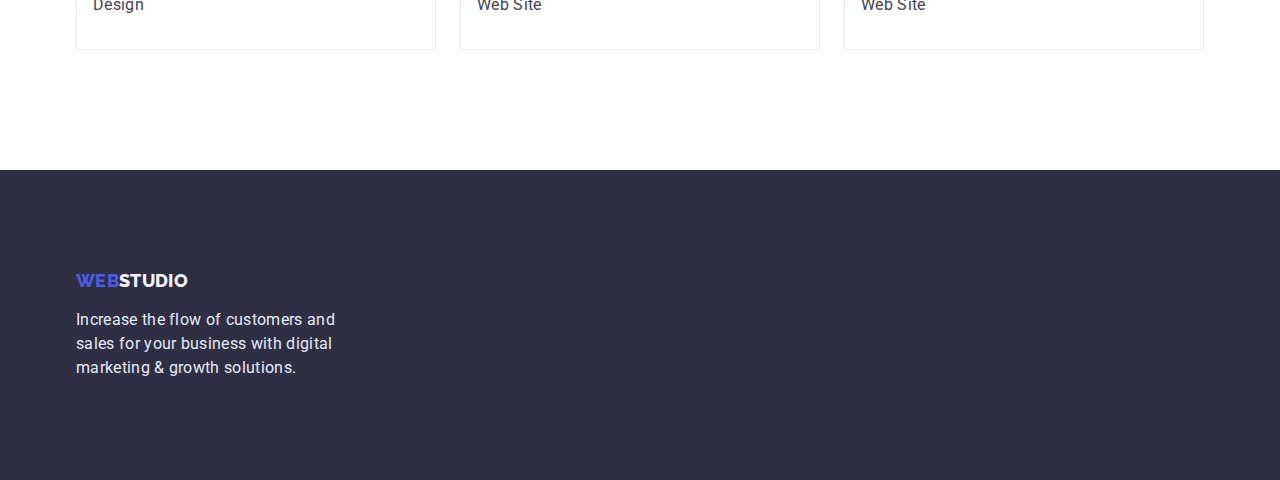
==== commit 260853f5: "correction HW-3" ====
--- a/portfolio.html
+++ b/portfolio.html
@@ -41,7 +41,7 @@
 
     <main>
         <section>
-            <div class="conteiner">
+            <div class="conteiner section-portfolio">
                 <h1 class="visually-hidden">Portfolio</h1>
 
                 <!-- Navigation filter -->
--- a/css/styles.css
+++ b/css/styles.css
@@ -42,7 +42,7 @@
     padding-left: 0;
 }
 
-.img {
+img {
     display: block;
     max-width: 100%;
     height: auto;
@@ -143,10 +143,10 @@
 
 /* -----------------Hero--------------- */
 .hero {
-    Height: 600px;
     background-color: #2E2F42;
     text-align: center;
-
+    padding-top: 188px;
+    padding-bottom: 292px;
 
 
 }
@@ -264,7 +264,7 @@
 
 .team-conteiner {
     text-align: center;
-    margin: 32px 16px;
+    padding: 32px 0;
 
 }
 
@@ -289,6 +289,7 @@
     color: #F4F4FD;
     text-transform: uppercase;
     margin-bottom: 16px;
+    display: inline-block;
 
 }
 
@@ -299,12 +300,17 @@
 
 /* ----------------Navigation filter----------------- */
 
+.section-portfolio {
+    padding-top: 96px;
+    padding-bottom: 120px;
+}
+
 .filter-list {
     display: flex;
     margin-bottom: 72px;
     justify-content: center;
     gap: 24px;
-    padding-top: 96px;
+
 
 }
 
@@ -333,6 +339,9 @@
 .filter-btn:focus {
     color: #ffffff;
     background-color: #404BBF;
+
+    border-radius: 4px;
+    border-color: #404BBF;
 }
 
 .cards-wrapper {
@@ -340,7 +349,7 @@
     flex-wrap: wrap;
     gap: 48px;
     column-gap: 24px;
-    padding-bottom: 120px;
+
 
 }
 
@@ -351,9 +360,7 @@
     background: #FFFFFF;
     border: 1px solid #E7E9FC;
     border-top: 0;
-    padding-top: 32px;
-    padding-bottom: 32px;
-    padding-left: 16px;
+    padding: 32px 16px;
 
 
 
